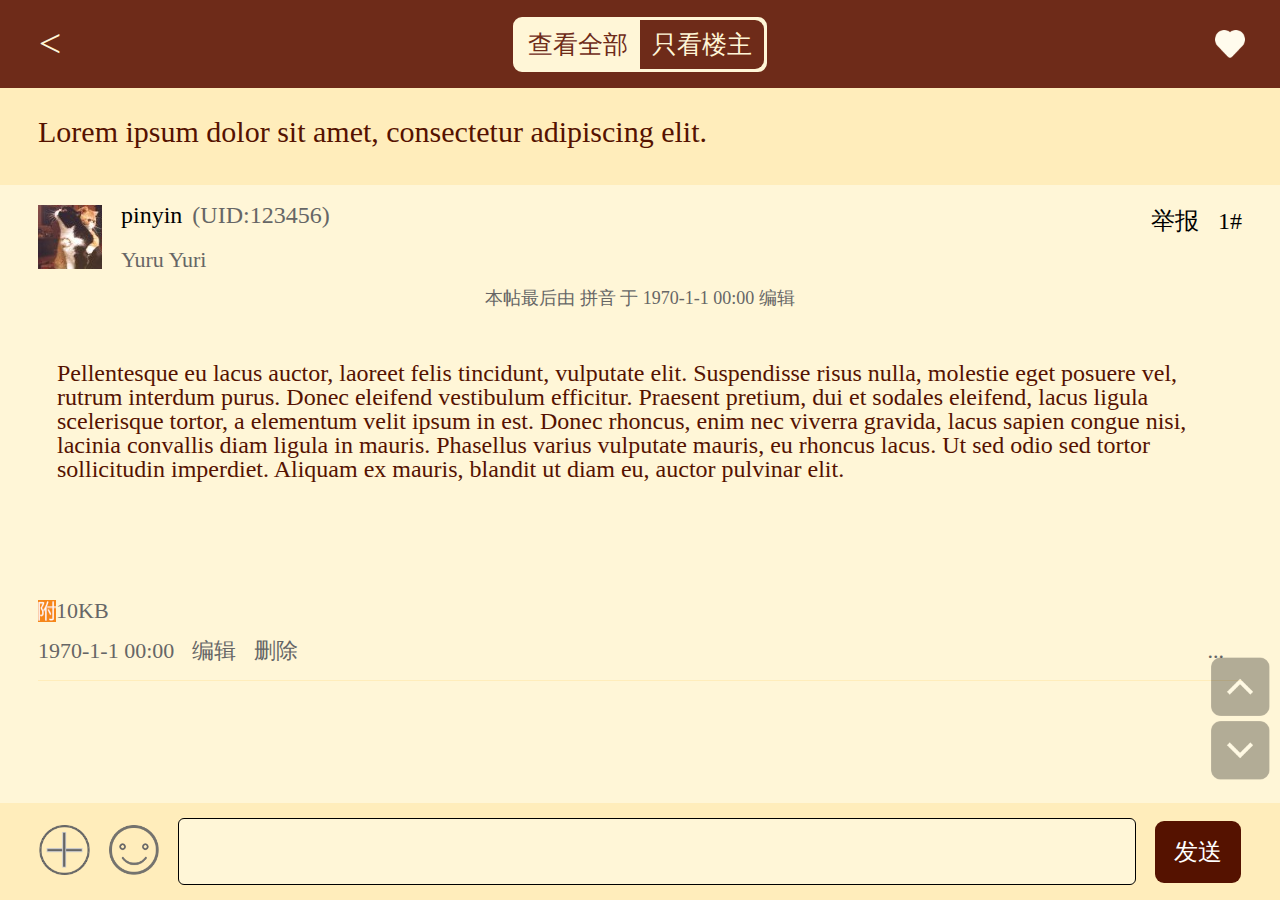
==== 300mobile/index.html @ ac1dd329 "add 300mobile" ====
<!DOCTYPE html>
<html lang="en">
<head>
    <meta charset="UTF-8">
    <title>Neque porro quisquam est qui dolorem ipsum quia dolor sit amet, consectetur, adipisci velit</title>
    <link href="reset.css" rel="stylesheet"/>
    <style>
        body, html {
            width: 100%;
            height: 100%;
            background-color: #fff6d7;
            overflow-x: hidden;
            font-size: 24px;
            font-family: "Hiragino Sans GB W3";
        }

        body {
            padding-bottom: 70px; /* for reply panel */
        }

        .titlebar {
            height: 88px;
            cursor: default;
            display: flex;
            align-items: center;

            width: 100%;
            background-color: #6e2b19;
            color: #fff6d7;
        }
        .titlebar .back {
            width: 100px;
            display: flex;
            align-items: center;
            justify-content: center;
            font-size: 40px;
        }
        .titlebar .filter {
            flex-grow: 1;
            margin: 14px;
            display: flex;
            align-items: center;
            justify-content: center;
        }
        .titlebar .filter .switch {
            background-color: #fff6d7;
            color: #6e2b19;
            display: flex;
            border: 3px solid #fff6d7;
            border-radius: 9px;
            font-size: 25px;
        }
        .titlebar .filter .switch > * {
            padding: 12px;
            border-radius: inherit;
        }
        .titlebar .filter * + * {
            padding-left: 13px;
        }
        .titlebar .filter .switch.selected.right > *:last-child {
            background-color: #6e2b19;
            color: #fff6d7;
            border-top-left-radius: 0;
            border-bottom-left-radius: 0;
        }
        .titlebar .filter .switch.selected.left > *:first-child {
            background-color: #6e2b19;
            color: #fff6d7;
            border-top-right-radius: 0;
            border-bottom-right-radius: 0;
        }
        .titlebar .fav {
            width: 100px;
            height: 100px;
            display: flex;
            align-items: center;
            justify-content: center;
            font-size: 40px;
        }
        .titlebar .fav .icon {
            width: 30px;
        }

        .title {
            background-color: #ffedbb;
            padding-top: 29px;
            padding-bottom: 38px;
            padding-left: 38px;
            color: #551200;
            font-size: 30px;
        }

        .post {
            background-color: #fff6d7;
            margin-right: 38px;
            margin-left: 38px;
            border-bottom: 1px solid #ffedbb;
        }

        .post .meta {
            height: 140px;
            display: flex;
            flex-direction: column;
        }
        .post .meta .author {
            display: flex;
            align-items: center;
            justify-content: center;
            height: 104px;
        }
        .post .meta .author .avatar {
            margin-right: 19px;
            width: 64px;
            height: 64px;
            overflow: hidden; /* TODO */
        }
        .post .meta .author .summary {
            flex-grow: 1;
        }
        .post .meta .author .summary .name-uid {
            display: flex;
            margin-bottom: 22px;
        }
        .post .meta .author .summary .name {
            margin-right: 10px;
        }
        .post .meta .author .summary .uid {
            font-size: 24px;
            color: #666666;
        }
        .post .meta .author .summary .uid:before { content: '(UID:' }
        .post .meta .author .summary .uid:after { content: ')' }
        .post .meta .author .summary .level {
            font-size: 22px;
            color: #666666;
        }
        .post .meta .floor {
            align-self: flex-start;
            display: flex;
            margin-top: 24px;
        }
        .post .meta .floor > * + * {
            margin-left: 19px;
        }
        .post .meta .last-edit {
            text-align: center;
            font-size: 18px;
            color: #666666;
        }

        .post .content {
            padding-left: 19px;
            padding-top: 36px;
            padding-bottom: 119px;
            font-size: 24px;
            color: #551200;
            /* TODO should posts have height limits? */
        }

        .post .details {
            display: flex;
            flex-direction: column;
            font-size: 22px;
            color: #666666;
        }
        .post .details .attachments {
            display: flex;
        }
        .post .details .attachment {
            display: flex;
        }
        .post .details .information {
            display: flex;
            margin-top: 18px;
            margin-bottom: 18px;
        }
        .post .details .information > * + * {
            padding-left: 18px;
        }
        .post .details .information .more {
            margin-left: auto;
        }

        .scroll-panel {
            position: fixed;
            right: 10px;
            bottom: 120px;
            z-index: 1;
        }
        .scroll-panel * {
            height: 59px
        }
        .scroll-panel > * + * {
            margin-top: 5px
        }

        .pages {
            height: 79px;
        }

        .reply-panel {
            display: flex;
            height: 97px;
            width: 100%;
            overflow: hidden;
            position: fixed;
            bottom: 0;
            align-items: center;
            padding-left: 39px;
            padding-right: 39px;
            background-color: #ffedbb;
        }
        .reply-panel > * + *  {
            margin-left: 19px;
        }
        .reply-panel > .add > * { height: 50px; }
        .reply-panel > .emoji > * { height: 50px; }
        .reply-panel .content {
            flex-grow: 1;
        }
        .reply-panel .content .input{
            background-color: #fff6d7;
            border: 1px solid;
            border-radius: 6px;
            height: 67px;
        }
        .reply-panel .submit {
            background-color: #551200;
            padding: 19px;
            color: #fff;
            border-radius: 9px;
        }

    </style>
</head>
<body>

<div class="titlebar">
    <div class="back">
        < <!--TODO didn't find left arrow icon-->
    </div>
    <div class="filter">
        <div class="switch selected right">
            <div class="all">查看全部</div>
            <div class="only-o ">只看楼主</div>
        </div>
    </div>
    <div class="fav">
        <img class="icon" src="fav.png"/>
    </div>
</div>

<div class="title">
    Lorem ipsum dolor sit amet, consectetur adipiscing elit.
</div>

<div class="post">
    <div class="meta">
        <div class="author">
            <div class="avatar">
                <img src="avatar.jpeg"/>
            </div>
            <div class="summary">
                <div class="name-uid">
                    <div class="name">pinyin</div>
                    <div class="uid">123456</div>
                </div>
                <div class="level">Yuru Yuri</div>
            </div>
            <div class="floor">
                <div class="report-abuse">举报</div>
                <div class="order">1#</div>
            </div>
        </div>
        <div class="last-edit">本帖最后由 拼音 于 1970-1-1 00:00 编辑</div>
    </div>
    <div class="content">
        Pellentesque eu lacus auctor, laoreet felis tincidunt, vulputate elit. Suspendisse risus nulla, molestie eget posuere vel, rutrum interdum purus. Donec eleifend vestibulum efficitur. Praesent pretium, dui et sodales eleifend, lacus ligula scelerisque tortor, a elementum velit ipsum in est. Donec rhoncus, enim nec viverra gravida, lacus sapien congue nisi, lacinia convallis diam ligula in mauris. Phasellus varius vulputate mauris, eu rhoncus lacus. Ut sed odio sed tortor sollicitudin imperdiet. Aliquam ex mauris, blandit ut diam eu, auctor pulvinar elit.
    </div>
    <div class="details">
        <div class="attachments">
            <div class="attachment">
                <img class="icon" src="attachment.png"/>
                <div class="size">10KB</div>
            </div>
        </div>
        <div class="information">
            <div class="time">1970-1-1 00:00</div>
            <div class="edit">编辑</div>
            <div class="delete">删除</div>
            <div class="more">...</div>
            <div class="more-menu">
                <div class="rank"></div>
                <div class="refer"></div>
            </div>
        </div>
    </div>
</div>

<div class="scroll-panel">
    <div class="up">
        <img src="up.png"/>
    </div>
    <div class="down">
        <img src="down.png"/>
    </div>
</div>

<div class="pages">
    <div class="previous"></div>
    <div class="list">
        <div class="page"></div>
        <div class="page"></div>
        <div class="page"></div>
        <div class="page"></div>
    </div>
    <div class="next"></div>
</div>

<div class="reply-panel">
    <div class="add">
        <img src="add-attachment.png"/>
    </div>
    <div class="emoji">
        <img src="emoji.png"/>
    </div>
    <div class="content">
        <div class="input"></div>
    </div>
    <div class="submit">发送</div>
</div>

</body>
</html>
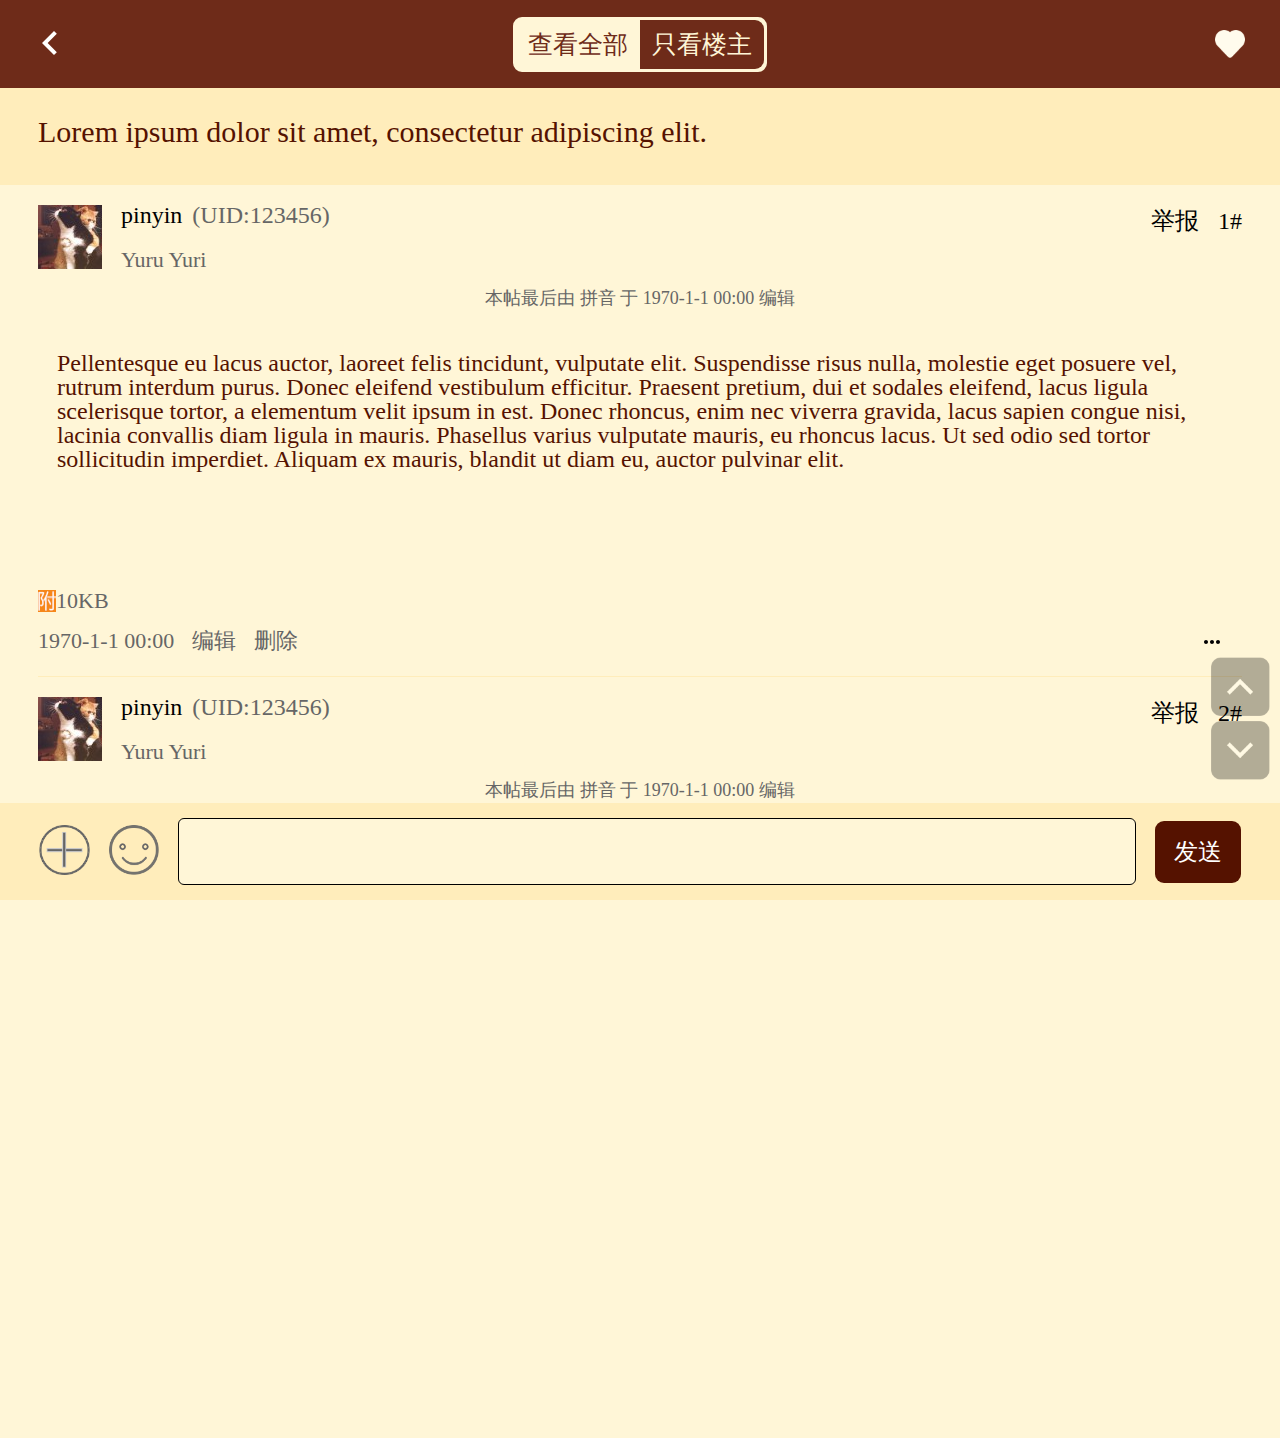
==== commit 1e4c449d: "update svg icons" ====
--- a/300mobile/index.html
+++ b/300mobile/index.html
@@ -150,7 +150,7 @@
 
         .post .content {
             padding-left: 19px;
-            padding-top: 36px;
+            padding-top: 26px;
             padding-bottom: 119px;
             font-size: 24px;
             color: #551200;
@@ -237,7 +237,7 @@
 
 <div class="titlebar">
     <div class="back">
-        < <!--TODO didn't find left arrow icon-->
+        <img src="left-arrow.svg"/>
     </div>
     <div class="filter">
         <div class="switch selected right">
@@ -288,7 +288,65 @@
             <div class="time">1970-1-1 00:00</div>
             <div class="edit">编辑</div>
             <div class="delete">删除</div>
-            <div class="more">...</div>
+            <div class="more">
+                <img src="more.svg"/>
+            </div>
+            <div class="more-menu">
+                <div class="rank"></div>
+                <div class="refer"></div>
+            </div>
+        </div>
+    </div>
+</div>
+
+<div class="post">
+    <div class="meta">
+        <div class="author">
+            <div class="avatar">
+                <img src="avatar.jpeg"/>
+            </div>
+            <div class="summary">
+                <div class="name-uid">
+                    <div class="name">pinyin</div>
+                    <div class="uid">123456</div>
+                </div>
+                <div class="level">Yuru Yuri</div>
+            </div>
+            <div class="floor">
+                <div class="report-abuse">举报</div>
+                <div class="order">2#</div>
+            </div>
+        </div>
+        <div class="last-edit">本帖最后由 拼音 于 1970-1-1 00:00 编辑</div>
+    </div>
+    <div class="content">
+        Pellentesque eu lacus auctor, laoreet felis tincidunt, vulputate elit. Suspendisse risus nulla, molestie eget
+        posuere vel, rutrum interdum purus. Donec eleifend vestibulum efficitur. Praesent pretium, dui et sodales
+        eleifend, lacus ligula scelerisque tortor, a elementum velit ipsum in est. Donec rhoncus, enim nec viverra
+        gravida, lacus sapien congue nisi, lacinia convallis diam ligula in mauris. Phasellus varius vulputate mauris,
+        eu rhoncus lacus. Ut sed odio sed tortor sollicitudin imperdiet. Aliquam ex mauris, blandit ut diam eu, auctor
+        pulvinar elit.
+        Pellentesque eu lacus auctor, laoreet felis tincidunt, vulputate elit. Suspendisse risus nulla, molestie eget
+        posuere vel, rutrum interdum purus. Donec eleifend vestibulum efficitur. Praesent pretium, dui et sodales
+        eleifend, lacus ligula scelerisque tortor, a elementum velit ipsum in est. Donec rhoncus, enim nec viverra
+        gravida, lacus sapien congue nisi, lacinia convallis diam ligula in mauris. Phasellus varius vulputate mauris,
+        eu rhoncus lacus. Ut sed odio sed tortor sollicitudin imperdiet. Aliquam ex mauris, blandit ut diam eu, auctor
+        pulvinar elit.
+    </div>
+    <div class="details">
+        <div class="attachments">
+            <div class="attachment">
+                <img class="icon" src="attachment.png"/>
+                <div class="size">10KB</div>
+            </div>
+        </div>
+        <div class="information">
+            <div class="time">1970-1-1 00:00</div>
+            <div class="edit">编辑</div>
+            <div class="delete">删除</div>
+            <div class="more">
+                <img src="more.svg"/>
+            </div>
             <div class="more-menu">
                 <div class="rank"></div>
                 <div class="refer"></div>
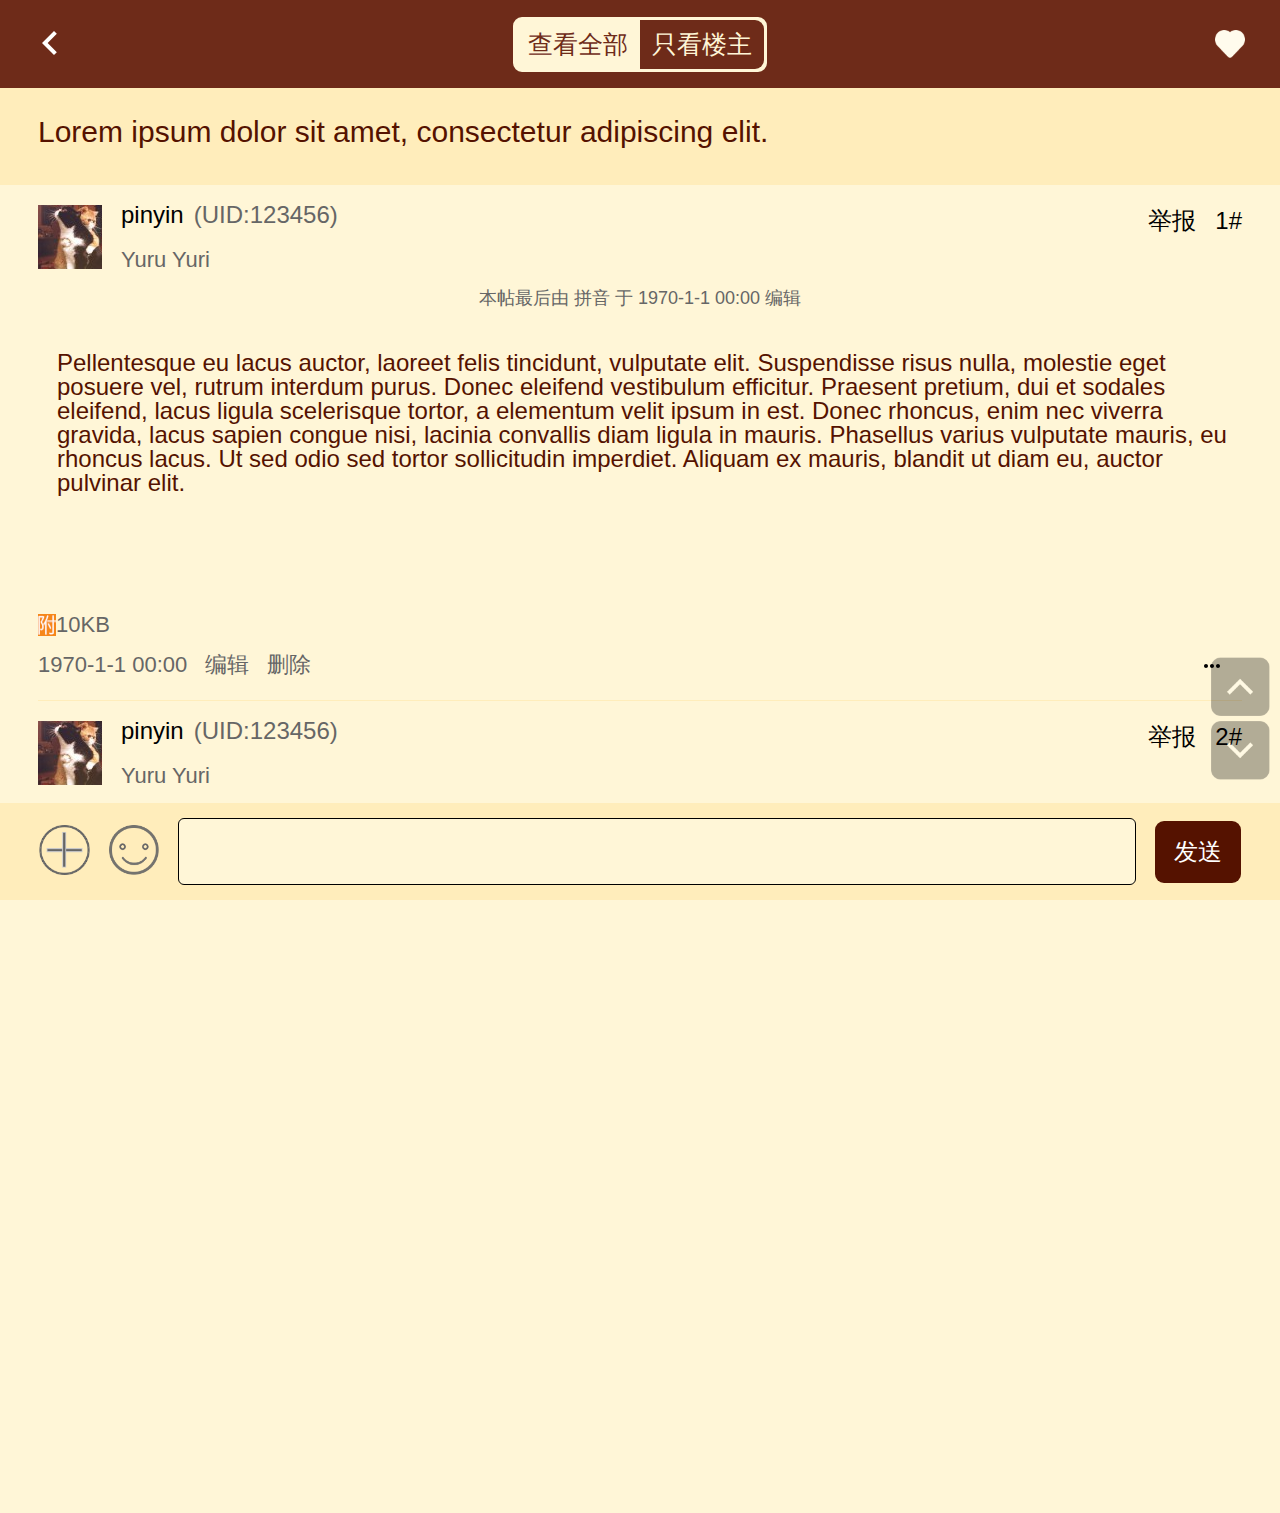
==== commit 9f13b8b8: "make titlebar fixed" ====
--- a/300mobile/index.html
+++ b/300mobile/index.html
@@ -11,14 +11,15 @@
             background-color: #fff6d7;
             overflow-x: hidden;
             font-size: 24px;
-            font-family: "Hiragino Sans GB W3";
-        }
-
-        body {
-            padding-bottom: 70px; /* for reply panel */
+            font-family: "Hiragino Sans GB W3", sans-serif;
+        }
+
+        .title {
+            margin-top: 88px; /* for titlebar */
         }
 
         .titlebar {
+            position: fixed;
             height: 88px;
             cursor: default;
             display: flex;
@@ -196,6 +197,7 @@
 
         .pages {
             height: 79px;
+            margin-bottom: 97px; /* reply-panel */
         }
 
         .reply-panel {
@@ -250,11 +252,11 @@
     </div>
 </div>
 
-<div class="title">
+<header class="title">
     Lorem ipsum dolor sit amet, consectetur adipiscing elit.
-</div>
-
-<div class="post">
+</header>
+
+<article class="post">
     <div class="meta">
         <div class="author">
             <div class="avatar">
@@ -297,9 +299,9 @@
             </div>
         </div>
     </div>
-</div>
-
-<div class="post">
+</article>
+
+<article class="post">
     <div class="meta">
         <div class="author">
             <div class="avatar">
@@ -353,7 +355,7 @@
             </div>
         </div>
     </div>
-</div>
+</article>
 
 <div class="scroll-panel">
     <div class="up">
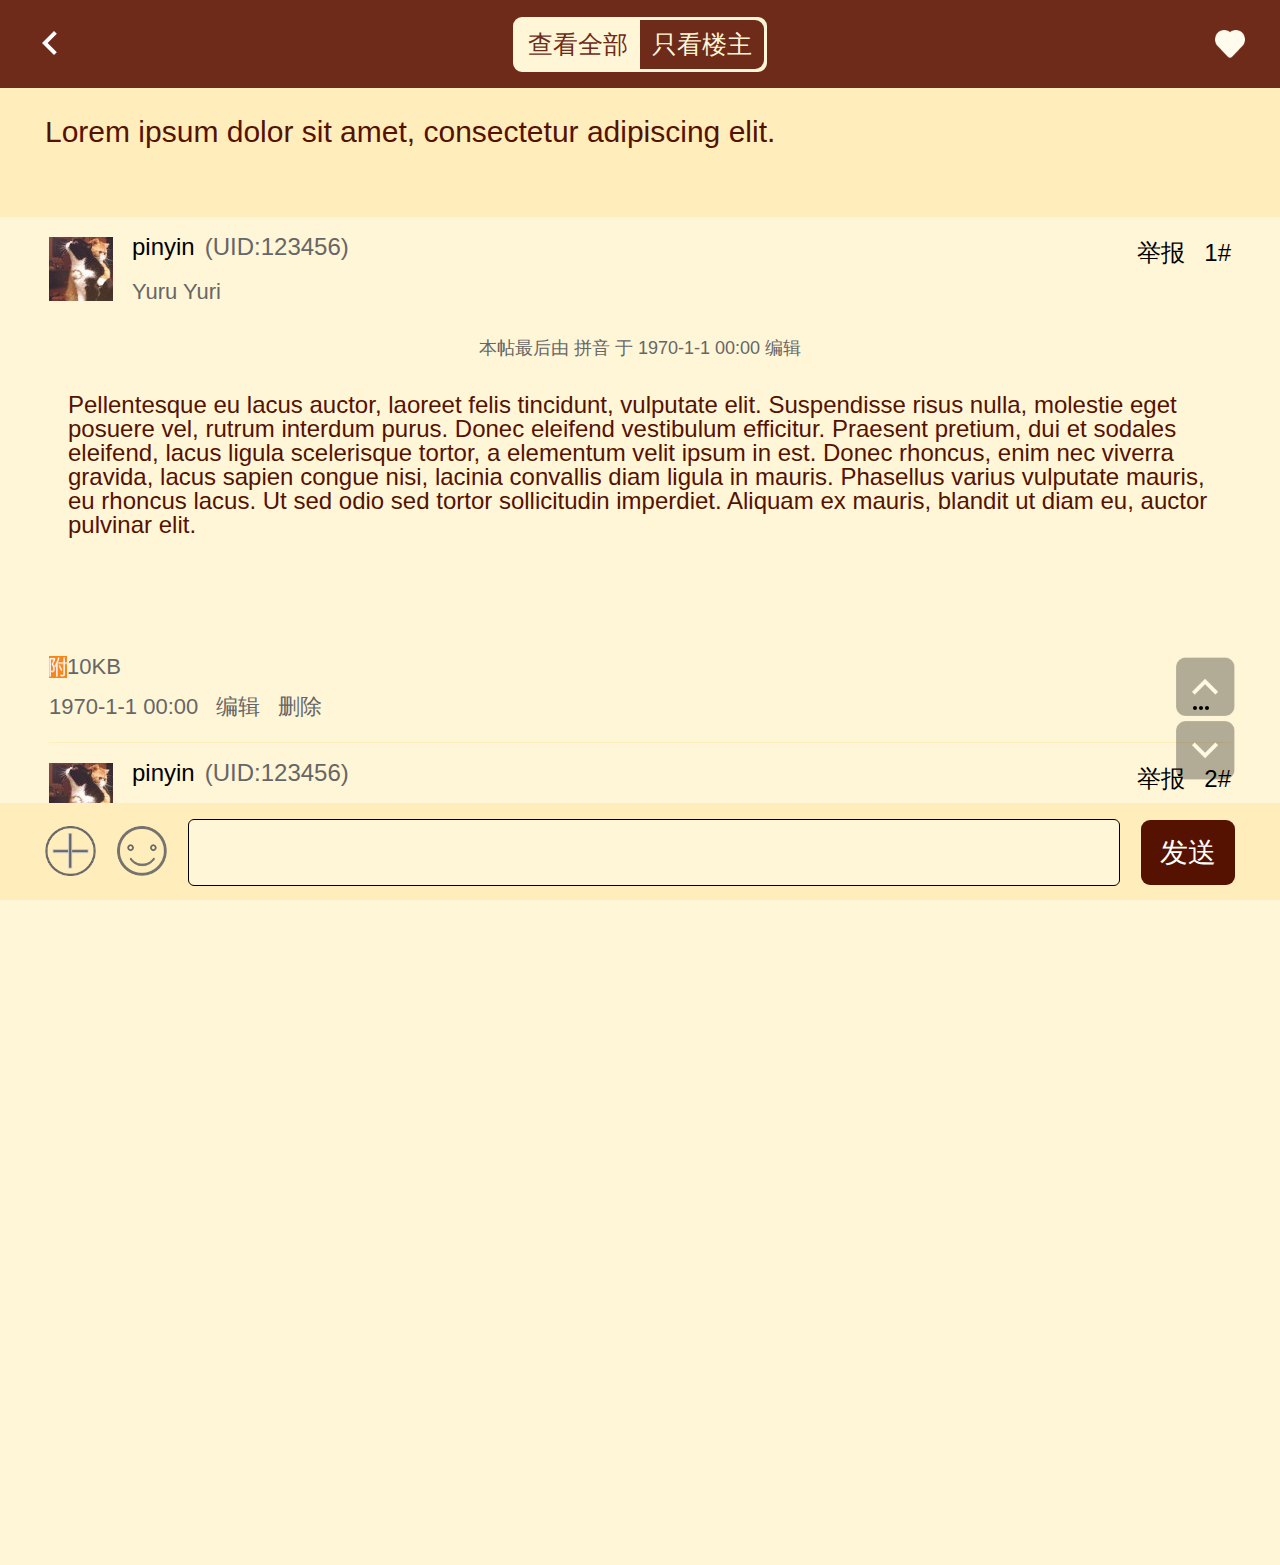
==== commit ee5b7140: "adjust margins" ====
--- a/300mobile/index.html
+++ b/300mobile/index.html
@@ -84,17 +84,18 @@
 
         .title {
             background-color: #ffedbb;
+            min-height: 129px;
             padding-top: 29px;
-            padding-bottom: 38px;
-            padding-left: 38px;
+            padding-bottom: 45px;
+            padding-left: 45px;
             color: #551200;
             font-size: 30px;
         }
 
         .post {
             background-color: #fff6d7;
-            margin-right: 38px;
-            margin-left: 38px;
+            margin-right: 49px;
+            margin-left: 49px;
             border-bottom: 1px solid #ffedbb;
         }
 
@@ -147,11 +148,12 @@
             text-align: center;
             font-size: 18px;
             color: #666666;
+            margin-top: 18px;
         }
 
         .post .content {
             padding-left: 19px;
-            padding-top: 26px;
+            padding-top: 36px;
             padding-bottom: 119px;
             font-size: 24px;
             color: #551200;
@@ -184,7 +186,7 @@
 
         .scroll-panel {
             position: fixed;
-            right: 10px;
+            right: 45px;
             bottom: 120px;
             z-index: 1;
         }
@@ -208,12 +210,17 @@
             position: fixed;
             bottom: 0;
             align-items: center;
-            padding-left: 39px;
-            padding-right: 39px;
+            padding-left: 45px;
+            padding-right: 45px;
             background-color: #ffedbb;
         }
+
+        .reply-panel > * {
+            margin-top: 17px;
+            margin-bottom: 15px;
+        }
         .reply-panel > * + *  {
-            margin-left: 19px;
+            margin-left: 21px;
         }
         .reply-panel > .add > * { height: 50px; }
         .reply-panel > .emoji > * { height: 50px; }
@@ -228,9 +235,11 @@
         }
         .reply-panel .submit {
             background-color: #551200;
-            padding: 19px;
             color: #fff;
             border-radius: 9px;
+            align-self: stretch;
+            font-size: 28px;
+            padding: 19px;
         }
 
     </style>
